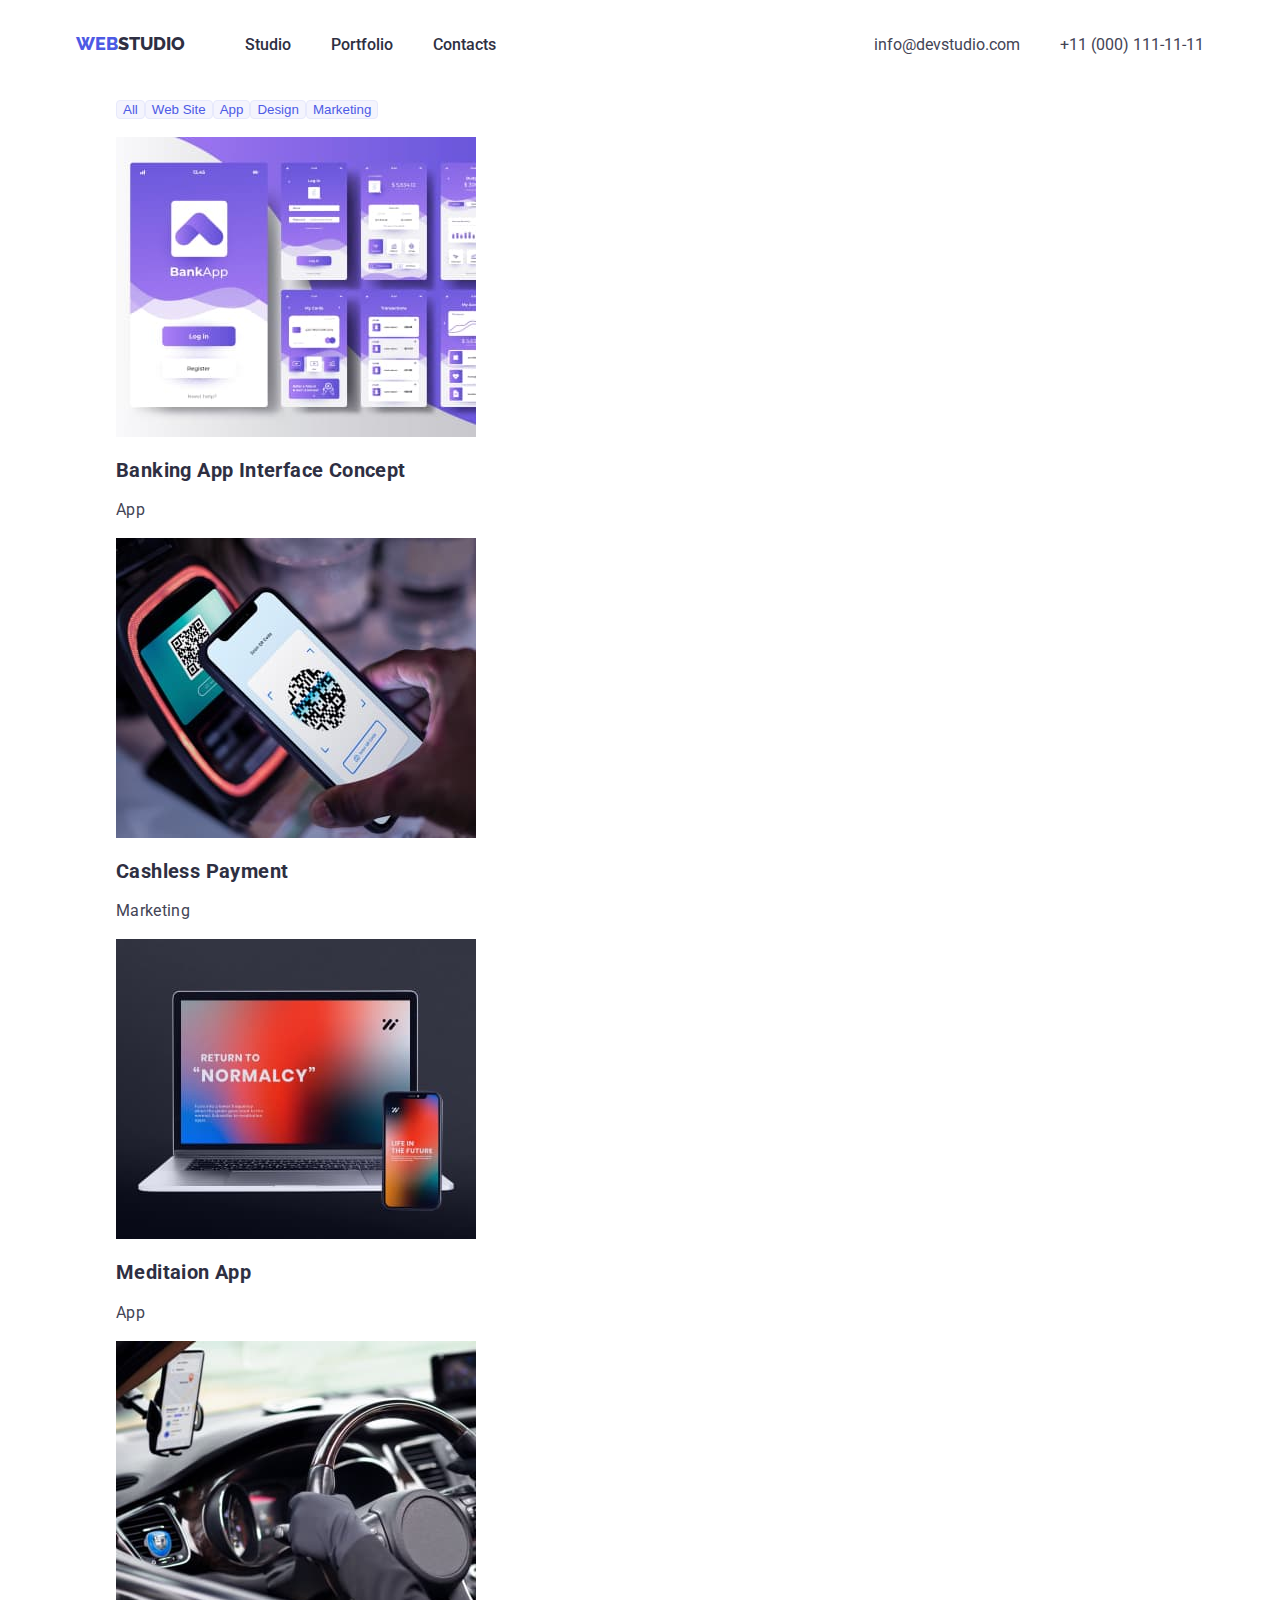
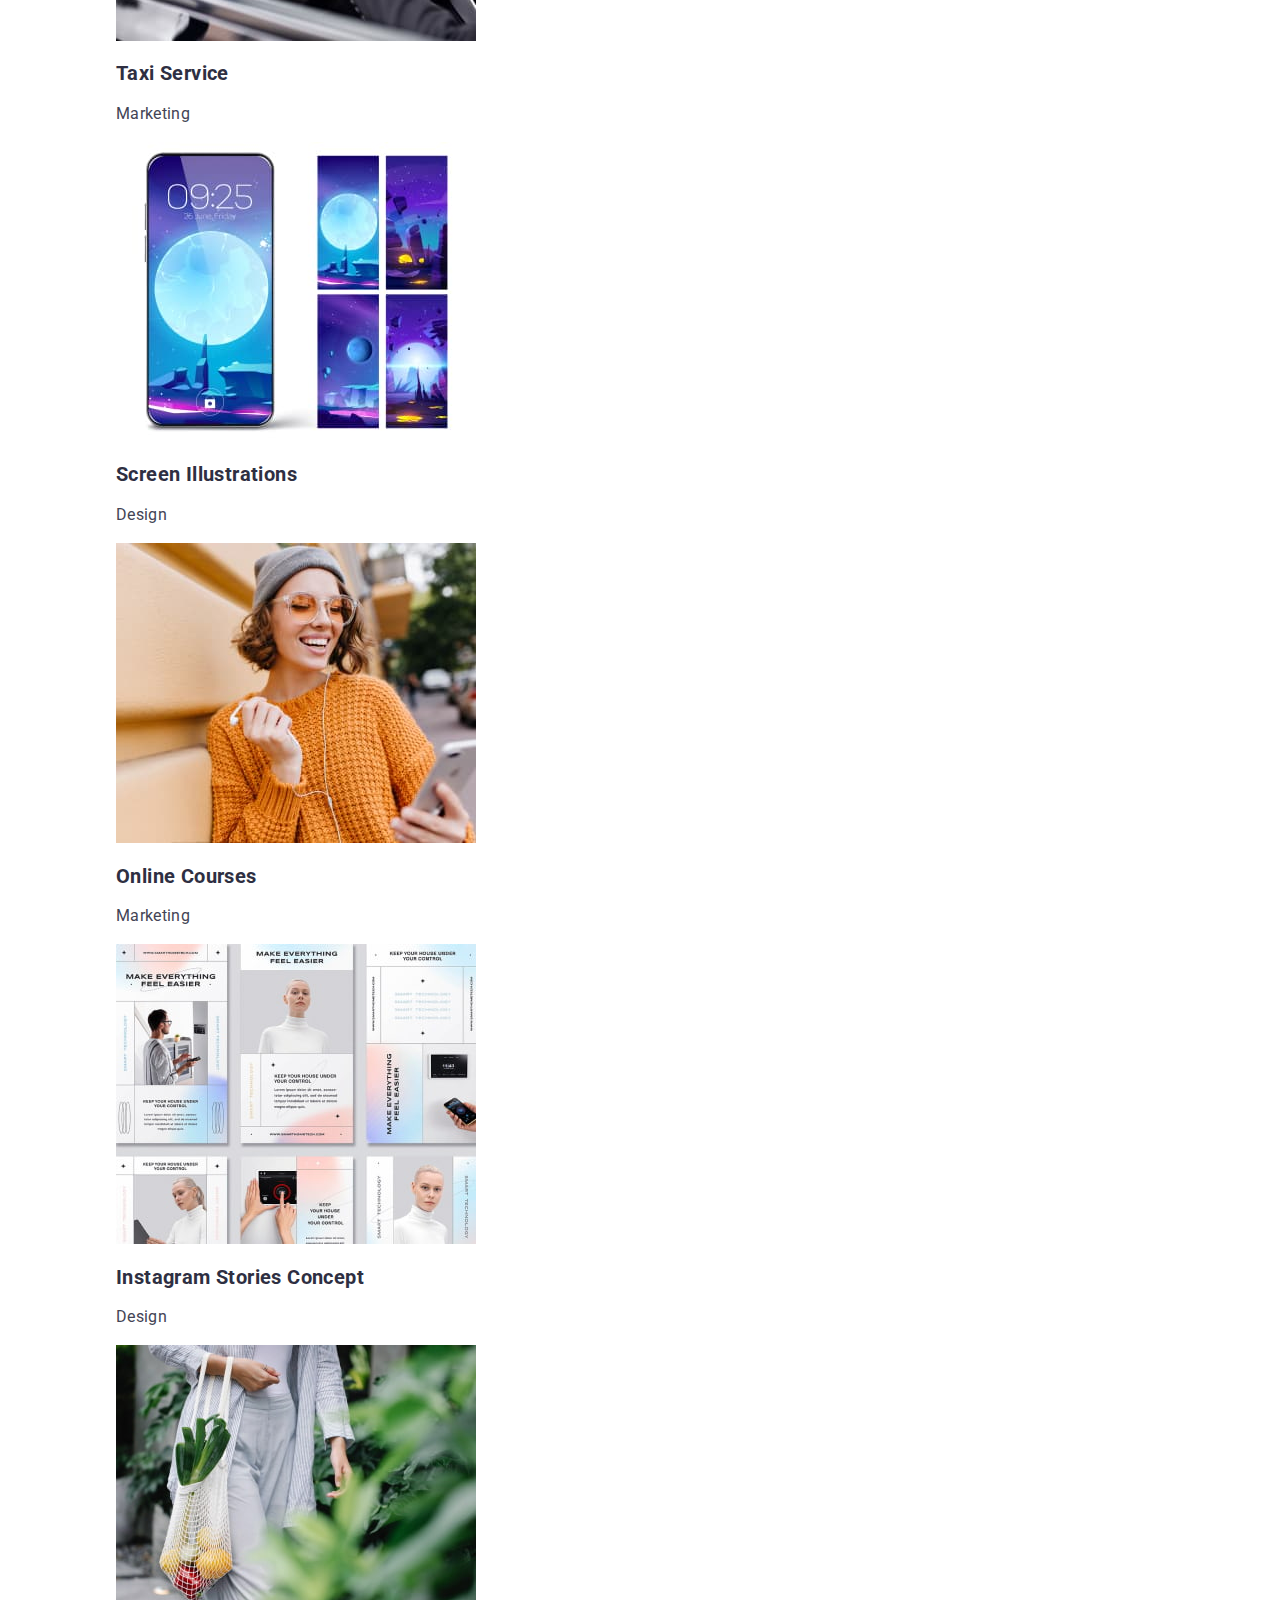
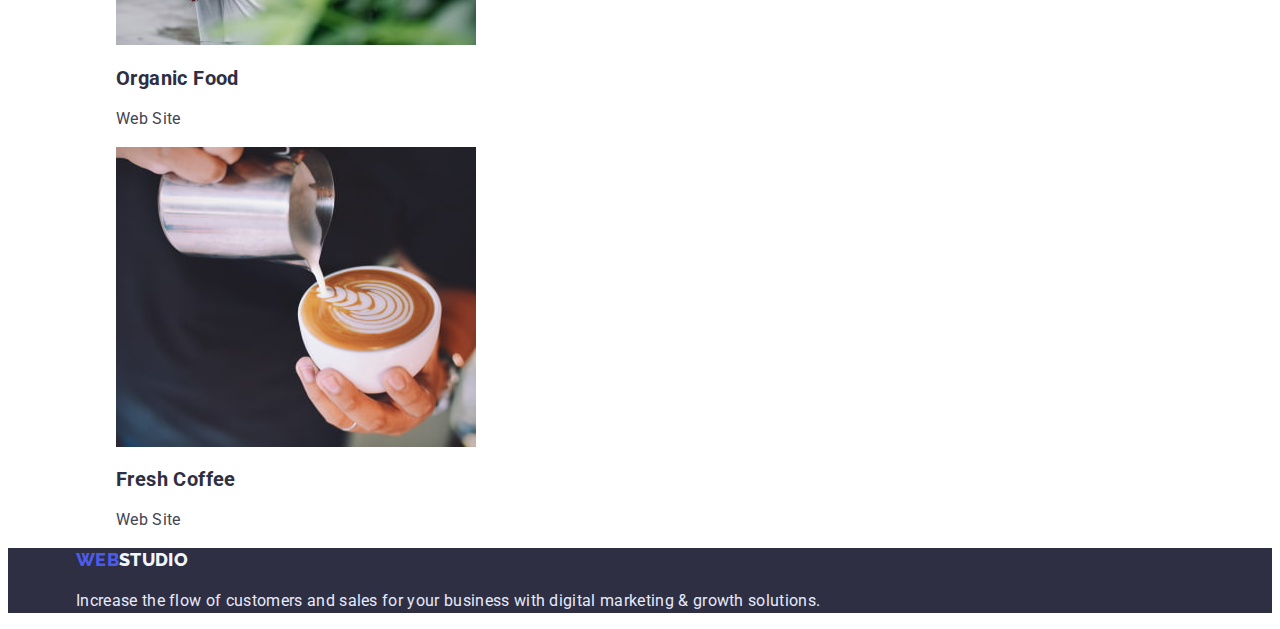
==== portfolio.html @ 8134c7f6 "flexing" ====
<!DOCTYPE html>
<html lang="en">
<head>
    <meta charset="UTF-8">
    <meta http-equiv="X-UA-Compatible" content="IE=edge">
    <meta name="viewport" content="width=device-width, initial-scale=1.0">
    <link rel="stylesheet" href="./css/styles.css">
    <title>Portfolio</title>
    <link rel="preconnect" href="https://fonts.googleapis.com">
    <link rel="preconnect" href="https://fonts.gstatic.com" crossorigin>
    <link href="https://fonts.googleapis.com/css2?family=Raleway:wght@800&family=Roboto:wght@400;500;700;900&display=swap"
    rel="stylesheet">
    <link rel="stylesheet" href="node_modules/modern-normalize/modern-normalize.css">
</head>
<body>
    <header class="header">
        <div class="container">
        <nav class="nav-items">
            <!-- логотип -->
            <a href="./index.html" class="logo">Web<span class="header-logo">Studio</span></a>
           <!-- навігація -->
            <ul class="site-nav">
                <li><a href="./index.html" class="site-nav-btn">Studio</a></li>
                <li><a href="./portfolio.html" class="site-nav-btn">Portfolio</a></li>
                <li><a href="" class="site-nav-btn">Contacts</a></li>
            </ul>
        </nav>
        <!-- адреса -->
        <address>
            <ul class="address">
                <li><a class="address-link" href="mailto:info@devstudio.com">info@devstudio.com</a></li>
                <li><a class="address-link" href="tel:+110001111111">+11 (000) 111-11-11</a></li>
            </ul>
        </address>
        </div>
    </header>
    <main>
        <!-- кнопки -->
        <section>
            <div class="container">
            <h1 hidden>Portfolio</h1>
            <ul class="filters">
                <li><button type="button" class="btn-all">All</button></li>
                <li><button type="button" class="btn-all">Web Site</button></li>
                <li><button type="button" class="btn-all">App</button></li>
                <li><button type="button" class="btn-all">Design</button></li>
                <li><button type="button" class="btn-all">Marketing</button></li>
            </ul>
            <ul class="portfolio">
                <li>
                    <a href="#">    
                        <img src="./images/portfolio/img1.jpg" alt="app interface design">
                        <h2>Banking App Interface Concept</h2>
                        <p>App</p>
                    </a>
                </li>
                <li>
                    <a href="">
                        <img src="./images/portfolio/img2.jpg" alt="phone screen">
                        <h2>Cashless Payment</h2>
                        <p>Marketing</p>
                    </a>
                </li>
                <li>
                    <a href="">
                        <img src="./images/portfolio/img3.jpg" alt="laptop">
                        <h2>Meditaion App</h2>
                        <p>App</p>
                    </a>
                </li>
                <li>
                    <a href="">
                        <img src="./images/portfolio/img4.jpg" alt="car interior">
                        <h2>Taxi Service</h2>
                        <p>Marketing</p>
                    </a>
                </li>
                <li>
                    <a href="">
                        <img src="./images/portfolio/img5.jpg" alt="phone background">
                        <h2>Screen Illustrations</h2>
                        <p>Design</p>
                    </a>
                </li>
                <li>
                    <a href="">
                        <img src="./images/portfolio/img6.jpg" alt="girl with headphones">
                        <h2>Online Courses</h2>
                        <p>Marketing</p>
                    </a>
                </li>
                <li>
                    <a href="">
                        <img src="./images/portfolio/img7.jpg" alt="screen design">
                        <h2>Instagram Stories Concept</h2>
                        <p>Design</p>
                    </a>
                </li>
                <li>
                    <a href="">
                        <img src="./images/portfolio/img8.jpg" alt="girl with bag">
                        <h2>Organic Food</h2>
                        <p>Web Site</p>
                    </a>
                </li>
                <li>
                    <a href="">
                        <img src="./images/portfolio/img9.jpg" alt="coffee cup">
                        <h2>Fresh Coffee</h2>
                        <p>Web Site</p>
                    </a>
                </li>
            </ul>
            </div>
        </section>
    </main>
    <footer class="footer">
        <div class="container">
        <a href="./index.html" class="logo">Web<span class="footer-logo">Studio</span></a>
        <p>Increase the flow of customers and sales for your business with digital marketing & growth solutions.</p>
        </div>
    </footer>
</body>
</html>
---- css/styles.css ----
:root {
    --clr-main: #434455;
    --clr-dmain: #2E2F42;
    --clr-btn-hvr: #FFFFFF;
    --clr-btn: #4D5AE5;
    --clr-link: #404BBF;
    
}
body {
    font-family: "Roboto";
    color: var(--clr-main);
}
ul {
    list-style: none;
}
h2 {
    font-size: 36px;
    line-height: 1.11;
    color: var(--clr-dmain); 
}
.container {
    width: 100%;
    max-width: 1128px;
    margin: 0 auto;
}
.header {
    /* width: 1440px;
    height: 72px; */
    background: #fff;
    border-bottom: 1px solid #E7E9FC;
    border: 1px;
    padding: 24px 15px;
    display: flex;
    align-items: baseline;
}
/* .header .nav-items address {
    margin: 0;
} */
.nav-items {
    display: flex;
    flex-direction: row;
    align-items: baseline;
    flex-grow: 1;
}
.header>.container{
    display: flex;
    align-items: baseline;
    }
.works-title {
    display: flex;
    margin: 72px;
    justify-content: center;
}
.ourworks {
    display: flex;
    gap: 24px;
    padding: 0;
}
.address {
    margin: 0;
}
/*логотип хедера*/
.logo {
    font-family: 'Raleway';
    font-style: normal;
    font-weight: 800;
    font-size: 18px;
    line-height: 1.33;
    text-transform: uppercase;
    color: var(--clr-btn);
    text-decoration: none;
}

.header-logo {
    /* font-family: 'Raleway';
    font-style: normal;
    font-weight: 800;
    font-size: 18px;
    line-height: 1.33;
    text-transform: uppercase; */
    color: var(--clr-dmain);
    text-decoration: none;
}
/* index hero */
.hero {
    width: 100%;
    background-color: var(--clr-dmain);
    align-items: center;
    padding: 188px 0;
}
.hero h1{
    font-size: 56px;
    line-height: 60px;
    width: 494px;
    color: var(--clr-btn-hvr);
    /* display: flex; */
    margin: 0 auto;
    text-align: center;
    
}
.order-btn:hover,
.order-btn:focus {
    background-color: var(--clr-link);
}
.order-btn {
    color: var(--clr-btn-hvr);
    background-color: var(--clr-btn);
    width: 169px;
    height: 56px;
    box-shadow: 0px 4px 4px rgba(0, 0, 0, 0.15);
    border-radius: 4px;
    font-weight: 500;
    font-size: 16px;
    line-height: 1.5;
    border: none;
    cursor: pointer;
    display: block;
    margin: 0 auto;
    margin-top: 48px;
}
.features-list {
    display: flex;
    gap: 24px;
    padding: 0;
}
.features-list h3 {
    font-size: 20px;
    line-height: 1.2;
    color: #2E2F42;
}
.features-list p {
    font-size: 16px;
    line-height: 1.5;
    color: var(--clr-main);
}
.employee {
    background-color: #F4F4FD;
    display: flex;
}
.employee h3 {
    font-size: 20px;
    line-height: 1.2;
    color: var(--clr-dmain);
    font-weight: 500;
}
.employee p {
    font-size: 16px;
    line-height: 1.5;
    color: var(--clr-main);
}
/* .employee-list {
    background-color: #FFFFFF;
} */
.empl-item {
    background-color: var(--clr-btn-hvr);
}
/**/
/*навігація*/
.site-nav {
    font-style: unset;
    font-size: 16px;
    line-height: 1.5;
    font-weight: 500;
    display: flex;
    margin: 0;
    
}
.site-nav-btn {
    text-decoration: none;
    color: var(--clr-dmain);
    padding: 24px 20px;
    /* display:inline; */
}
.site-nav-btn:hover,
.site-nav-btn:focus {
    color: var(--clr-link);
}
/* адреса */
.address {
    display: flex;
    align-items: flex-end;
    gap: 40px;
}
.address-link {
    color: var(--clr-main);
    text-decoration: none;
    font-style: normal;
    font-size: 16px;
    line-height: 1.5;
}
.address-link:hover,
.address-link:focus {
    color: var(--clr-link);
}

/* кнопки фільтру */
.filters {
    font-size: 16px;
    line-height: 1.5;
    display: flex;
}
.btn-all:hover,
.btn-all:focus {
    background-color: var(--clr-link);
    color: var(--clr-btn-hvr);
    border: 1px solid #E7E9FC;
    border-radius: 4px;
}
.btn-all {
    background-color: #F4F4FD;
    color: var(--clr-btn);
    border: 1px solid #E7E9FC;
    border-radius: 4px;
    cursor: pointer;
}
.portfolio a {
    text-decoration: none;
}
.portfolio img {
    width: 360px;
}
.portfolio h2 {
    font-size: 20px;
    line-height: 1.2;
    color: var(--clr-dmain);
    letter-spacing: 0.02em;
}
.portfolio p {
    color: var(--clr-main);
    font-style: normal;
    font-size: 16px;
    line-height: 1.5;
    letter-spacing: 0.02em;
}
.footer {
    /* width: 1440px; */
    background-color: var(--clr-dmain);
    color: #E7E9FC;
    font-size: 16px;
    line-height: 1.5;
    letter-spacing: 0.02em;
}
.footer-logo {
    color: #F4F4FD;
}
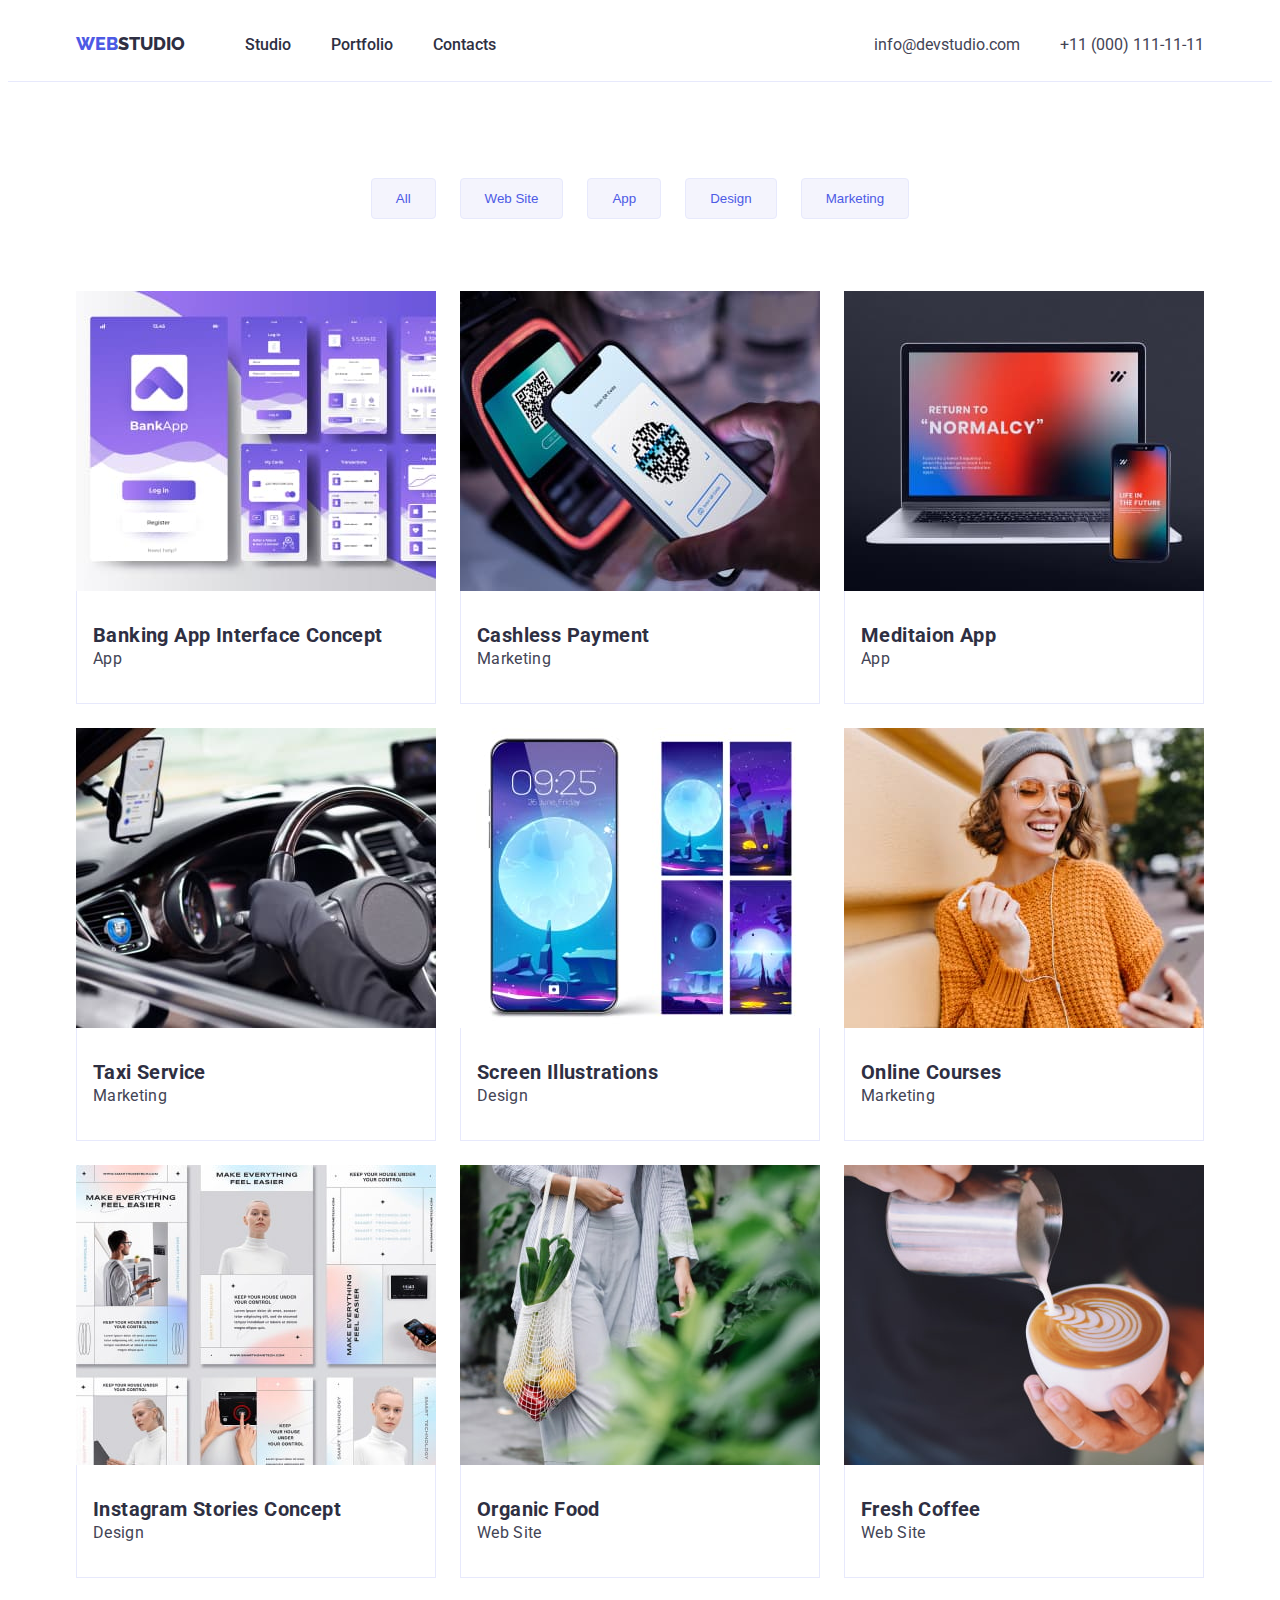
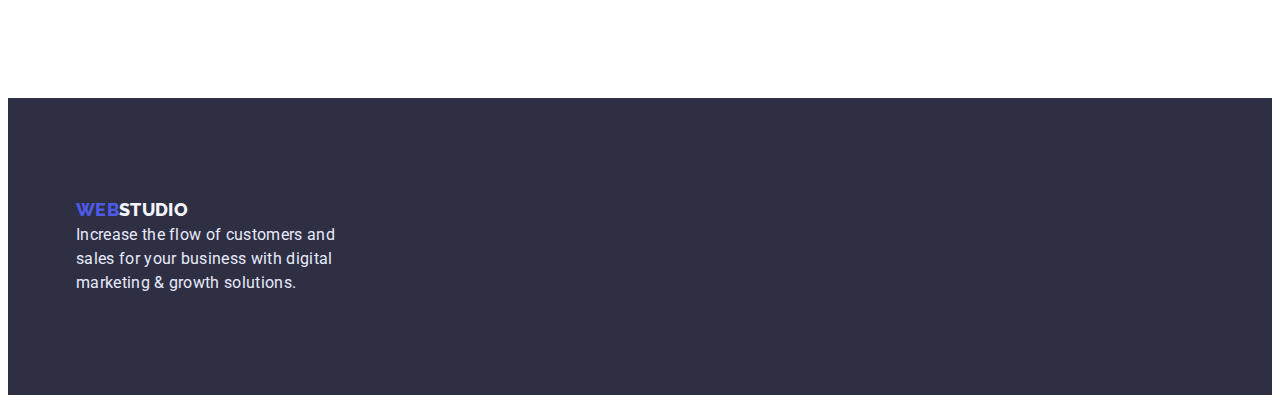
==== commit f157cea4: "more flex" ====
--- a/portfolio.html
+++ b/portfolio.html
@@ -36,8 +36,9 @@
     </header>
     <main>
         <!-- кнопки -->
-        <section>
+        <section class="portfolio-section">
             <div class="container">
+            
             <h1 hidden>Portfolio</h1>
             <ul class="filters">
                 <li><button type="button" class="btn-all">All</button></li>
@@ -46,71 +47,91 @@
                 <li><button type="button" class="btn-all">Design</button></li>
                 <li><button type="button" class="btn-all">Marketing</button></li>
             </ul>
+            <div class="container-portfolio">
             <ul class="portfolio">
-                <li>
+                <li class="portfolio-list">
                     <a href="#">    
                         <img src="./images/portfolio/img1.jpg" alt="app interface design">
+                        <div class="img-desc">
                         <h2>Banking App Interface Concept</h2>
                         <p>App</p>
+                        </div>
                     </a>
                 </li>
-                <li>
+                <li class="portfolio-list">
                     <a href="">
                         <img src="./images/portfolio/img2.jpg" alt="phone screen">
+                        <div class="img-desc">
                         <h2>Cashless Payment</h2>
                         <p>Marketing</p>
+                        </div>
                     </a>
                 </li>
-                <li>
+                <li class="portfolio-list">
                     <a href="">
                         <img src="./images/portfolio/img3.jpg" alt="laptop">
+                        <div class="img-desc">
                         <h2>Meditaion App</h2>
                         <p>App</p>
+                        </div>
                     </a>
                 </li>
-                <li>
+                <li class="portfolio-list">
                     <a href="">
                         <img src="./images/portfolio/img4.jpg" alt="car interior">
+                        <div class="img-desc">
                         <h2>Taxi Service</h2>
                         <p>Marketing</p>
+                        </div>
                     </a>
                 </li>
-                <li>
+                <li class="portfolio-list">
                     <a href="">
                         <img src="./images/portfolio/img5.jpg" alt="phone background">
+                        <div class="img-desc">
                         <h2>Screen Illustrations</h2>
                         <p>Design</p>
+                        </div>
                     </a>
                 </li>
-                <li>
+                <li class="portfolio-list">
                     <a href="">
                         <img src="./images/portfolio/img6.jpg" alt="girl with headphones">
+                        <div class="img-desc">
                         <h2>Online Courses</h2>
                         <p>Marketing</p>
+                        </div>
                     </a>
                 </li>
-                <li>
+                <li class="portfolio-list">
                     <a href="">
                         <img src="./images/portfolio/img7.jpg" alt="screen design">
+                        <div class="img-desc">
                         <h2>Instagram Stories Concept</h2>
                         <p>Design</p>
+                        </div>
                     </a>
                 </li>
-                <li>
+                <li class="portfolio-list">
                     <a href="">
                         <img src="./images/portfolio/img8.jpg" alt="girl with bag">
+                        <div class="img-desc">
                         <h2>Organic Food</h2>
                         <p>Web Site</p>
+                        </div>
                     </a>
                 </li>
-                <li>
+                <li class="portfolio-list">
                     <a href="">
                         <img src="./images/portfolio/img9.jpg" alt="coffee cup">
+                        <div class="img-desc">
                         <h2>Fresh Coffee</h2>
                         <p>Web Site</p>
+                        </div>
                     </a>
                 </li>
             </ul>
+            </div>
             </div>
         </section>
     </main>
--- a/css/styles.css
+++ b/css/styles.css
@@ -6,6 +6,20 @@
     --clr-link: #404BBF;
     
 }
+h1,
+h2,
+h3, 
+p
+ {
+    margin: 0;
+}
+
+/* img {
+    display: block;
+} */
+html {
+    scroll-behavior: smooth;
+}
 body {
     font-family: "Roboto";
     color: var(--clr-main);
@@ -28,7 +42,7 @@
     height: 72px; */
     background: #fff;
     border-bottom: 1px solid #E7E9FC;
-    border: 1px;
+    /* border: 1px; */
     padding: 24px 15px;
     display: flex;
     align-items: baseline;
@@ -48,8 +62,9 @@
     }
 .works-title {
     display: flex;
-    margin: 72px;
     justify-content: center;
+    margin-top: 0;
+    margin-bottom: 72px;
 }
 .ourworks {
     display: flex;
@@ -136,22 +151,32 @@
 .employee {
     background-color: #F4F4FD;
     display: flex;
+    flex-direction: row;
+    padding: 120px 0;
 }
 .employee h3 {
     font-size: 20px;
     line-height: 1.2;
     color: var(--clr-dmain);
     font-weight: 500;
+   
 }
 .employee p {
     font-size: 16px;
     line-height: 1.5;
     color: var(--clr-main);
-}
-/* .employee-list {
-    background-color: #FFFFFF;
-} */
+   
+}
+.employee-list {
+    display: flex;
+    text-align: center;
+    gap: 24px;
+    margin: 0;
+    padding: 0;
+    background-color: #F4F4FD;
+}
 .empl-item {
+    /* padding-right: 24px; */
     background-color: var(--clr-btn-hvr);
 }
 /**/
@@ -192,12 +217,19 @@
 .address-link:focus {
     color: var(--clr-link);
 }
-
+.portfolio-section {
+    padding: 96px 0 120px 0;
+}
 /* кнопки фільтру */
 .filters {
     font-size: 16px;
     line-height: 1.5;
     display: flex;
+    justify-content: center;
+    gap: 24px;
+    margin-top: 0;
+    margin-bottom: 72px;
+    padding: 0;
 }
 .btn-all:hover,
 .btn-all:focus {
@@ -212,12 +244,27 @@
     border: 1px solid #E7E9FC;
     border-radius: 4px;
     cursor: pointer;
+    padding: 12px 24px;
+}
+.container-portfolio {
+    display: flex;
+   
+}
+.portfolio {
+    display: flex;
+    flex-wrap: wrap;
+    gap: 24px;
+    /* flex-basis: calc((100%-48)/3); */
+    padding: 0;
+    margin: 0;
+    
 }
 .portfolio a {
     text-decoration: none;
 }
 .portfolio img {
     width: 360px;
+    display: flex;
 }
 .portfolio h2 {
     font-size: 20px;
@@ -232,6 +279,17 @@
     line-height: 1.5;
     letter-spacing: 0.02em;
 }
+.img-desc {
+    max-width: 360px;
+    border: 1px solid #E7E9FC;
+    border-top: 0;
+    padding: 32px 16px;
+}
+.portfolio-list {
+    /* border: 1px solid #E7E9FC; */
+    display: flex;
+    width: 360px;
+}
 .footer {
     /* width: 1440px; */
     background-color: var(--clr-dmain);
@@ -239,7 +297,12 @@
     font-size: 16px;
     line-height: 1.5;
     letter-spacing: 0.02em;
+    padding: 100px 0;
 }
 .footer-logo {
     color: #F4F4FD;
+}
+.footer p {
+    display: block;
+    width: 264px;
 }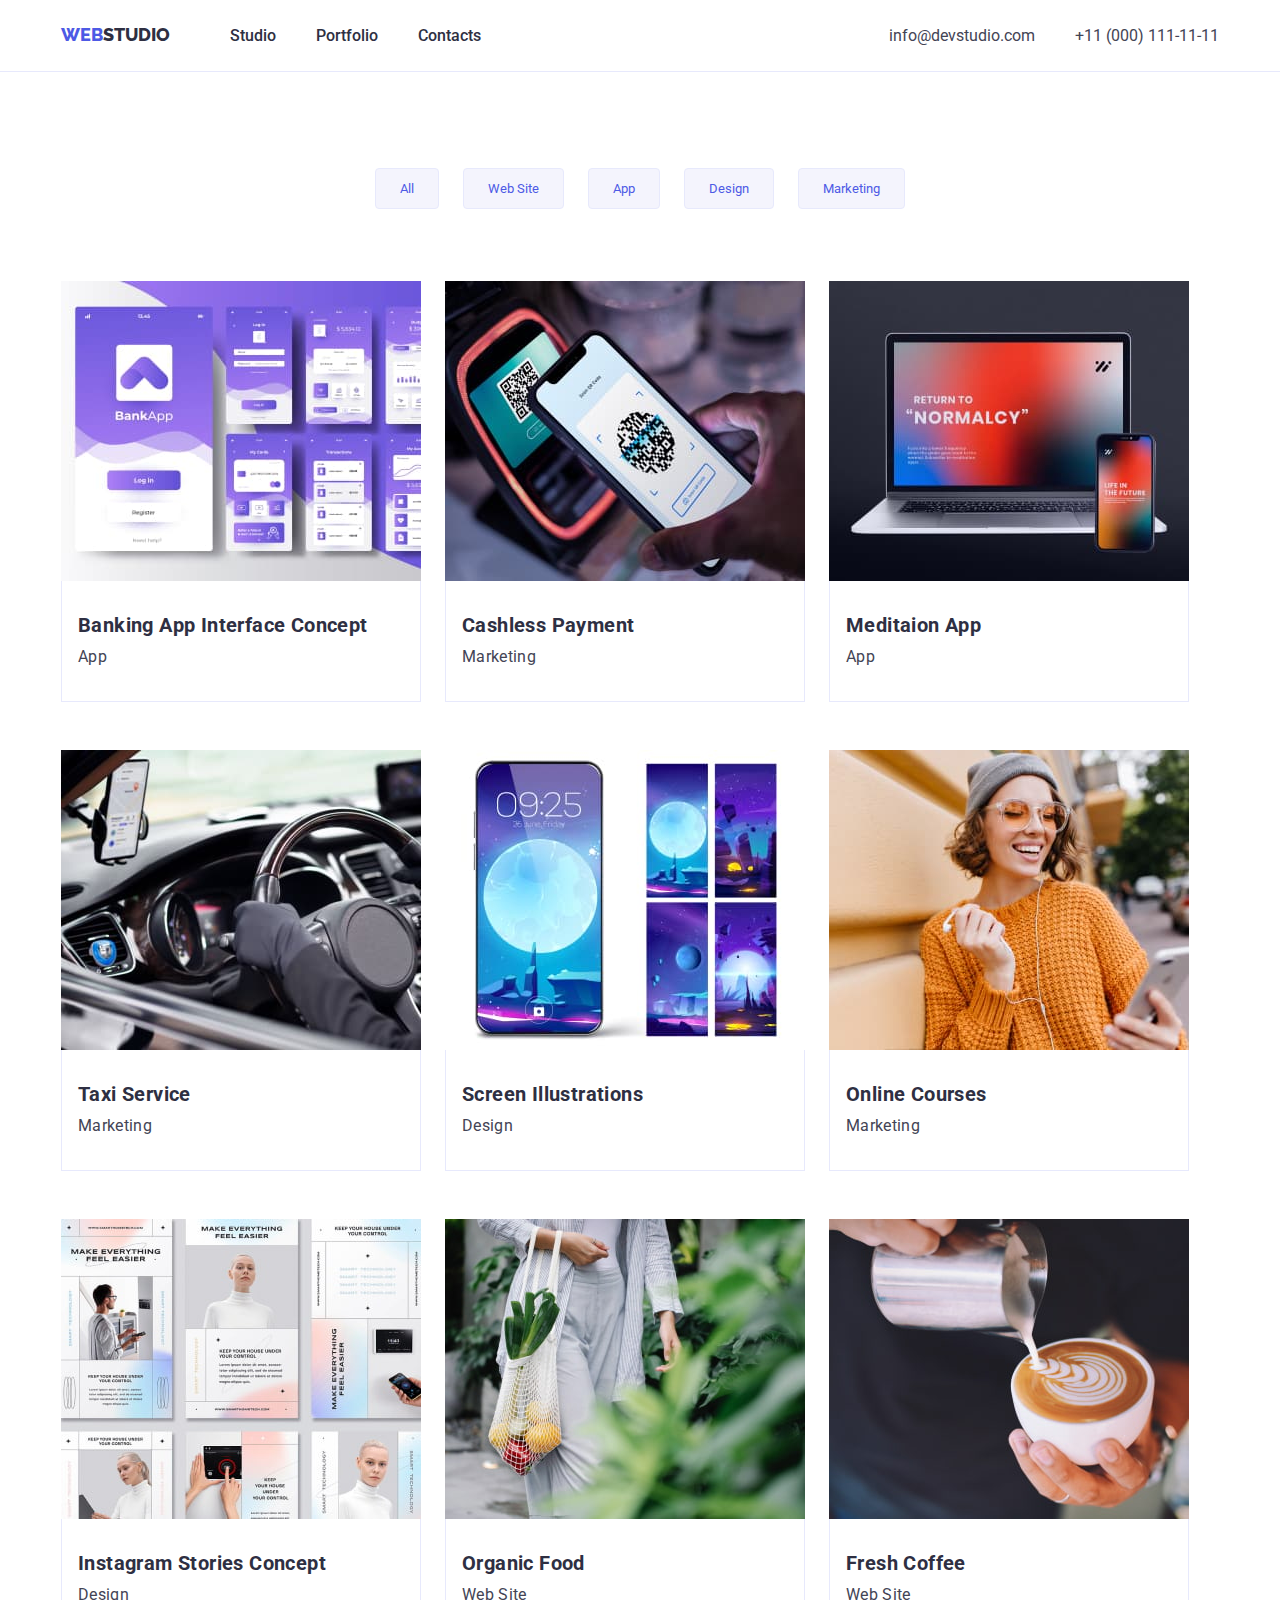
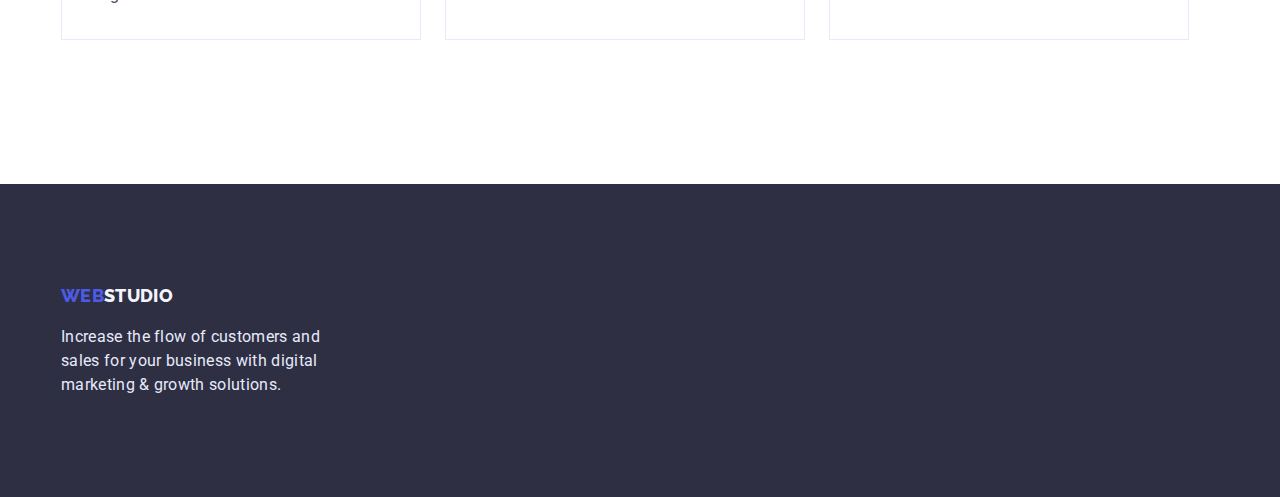
==== commit 4f5c0ad0: "checking mistakes" ====
--- a/portfolio.html
+++ b/portfolio.html
@@ -138,7 +138,7 @@
     <footer class="footer">
         <div class="container">
         <a href="./index.html" class="logo">Web<span class="footer-logo">Studio</span></a>
-        <p>Increase the flow of customers and sales for your business with digital marketing & growth solutions.</p>
+        <p class="footer-text">Increase the flow of customers and sales for your business with digital marketing & growth solutions.</p>
         </div>
     </footer>
 </body>
--- a/css/styles.css
+++ b/css/styles.css
@@ -23,9 +23,15 @@
 body {
     font-family: "Roboto";
     color: var(--clr-main);
+    margin: 0;
 }
 ul {
     list-style: none;
+    margin: 0;
+    padding: 0;
+}
+img {
+    display: block;
 }
 h2 {
     font-size: 36px;
@@ -34,22 +40,18 @@
 }
 .container {
     width: 100%;
-    max-width: 1128px;
+    max-width: 1158px;
+    padding: 0 15px;
     margin: 0 auto;
 }
 .header {
-    /* width: 1440px;
-    height: 72px; */
     background: #fff;
     border-bottom: 1px solid #E7E9FC;
-    /* border: 1px; */
-    padding: 24px 15px;
+    padding: 23px 15px;
     display: flex;
     align-items: baseline;
 }
-/* .header .nav-items address {
-    margin: 0;
-} */
+
 .nav-items {
     display: flex;
     flex-direction: row;
@@ -59,10 +61,18 @@
 .header>.container{
     display: flex;
     align-items: baseline;
-    }
+}
+.features {
+    padding-top: 120px;
+}
+.features-title {
+    margin-bottom: 8px;
+}
+.about-us {
+    padding: 120px 0;
+}
 .works-title {
-    display: flex;
-    justify-content: center;
+    text-align: center;
     margin-top: 0;
     margin-bottom: 72px;
 }
@@ -118,6 +128,7 @@
     background-color: var(--clr-link);
 }
 .order-btn {
+    font-family: "Roboto";
     color: var(--clr-btn-hvr);
     background-color: var(--clr-btn);
     width: 169px;
@@ -154,30 +165,36 @@
     flex-direction: row;
     padding: 120px 0;
 }
-.employee h3 {
+
+.employee p {
+    font-size: 16px;
+    line-height: 1.5;
+    color: var(--clr-main);
+   
+}
+.employee-list {
+    display: flex;
+    text-align: center;
+    gap: 24px;
+    margin: 0;
+    padding: 0;
+    background-color: #F4F4FD;
+}
+.empl-item {
+    /* padding-right: 24px; */
+    background-color: var(--clr-btn-hvr);
+    box-shadow: 0px 1px 6px rgba(46, 47, 66, 0.08), 0px 1px 1px rgba(46, 47, 66, 0.16), 0px 2px 1px rgba(46, 47, 66, 0.08);
+    border-radius: 0px 0px 4px 4px;
+}
+.empl-desc {
+    padding: 32px 0;
+}
+.empl-title {
+    padding-bottom: 8px;
     font-size: 20px;
     line-height: 1.2;
     color: var(--clr-dmain);
     font-weight: 500;
-   
-}
-.employee p {
-    font-size: 16px;
-    line-height: 1.5;
-    color: var(--clr-main);
-   
-}
-.employee-list {
-    display: flex;
-    text-align: center;
-    gap: 24px;
-    margin: 0;
-    padding: 0;
-    background-color: #F4F4FD;
-}
-.empl-item {
-    /* padding-right: 24px; */
-    background-color: var(--clr-btn-hvr);
 }
 /**/
 /*навігація*/
@@ -187,7 +204,7 @@
     line-height: 1.5;
     font-weight: 500;
     display: flex;
-    margin: 0;
+    margin-left: 40px;
     
 }
 .site-nav-btn {
@@ -239,6 +256,7 @@
     border-radius: 4px;
 }
 .btn-all {
+    font-family: "Roboto";
     background-color: #F4F4FD;
     color: var(--clr-btn);
     border: 1px solid #E7E9FC;
@@ -285,10 +303,14 @@
     border-top: 0;
     padding: 32px 16px;
 }
+.img-desc h2 {
+    padding-bottom: 8px;
+}
 .portfolio-list {
     /* border: 1px solid #E7E9FC; */
     display: flex;
     width: 360px;
+    padding-bottom: 24px;
 }
 .footer {
     /* width: 1440px; */
@@ -302,7 +324,8 @@
 .footer-logo {
     color: #F4F4FD;
 }
-.footer p {
+.footer-text {
+    padding-top: 16px;
     display: block;
     width: 264px;
-}+}
